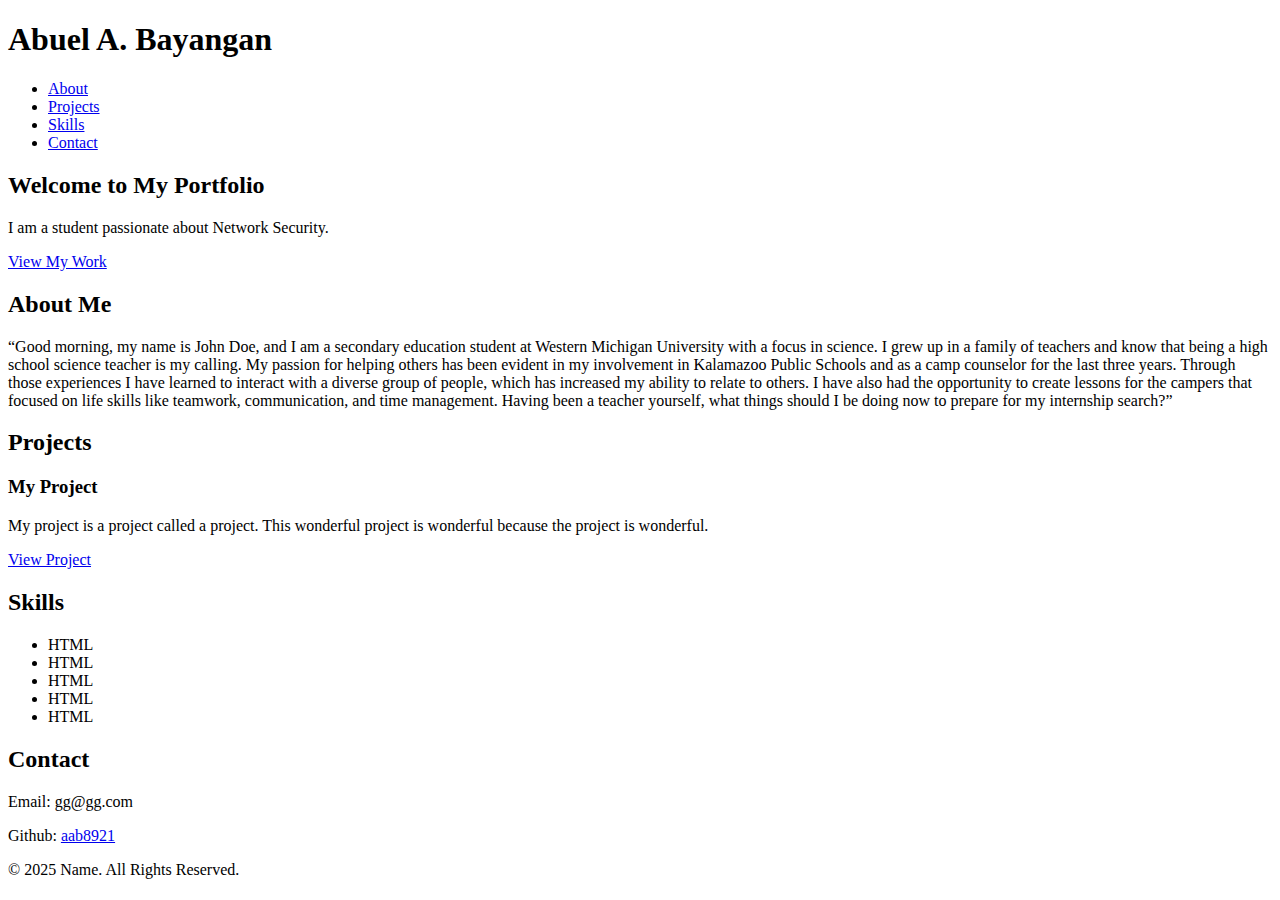
==== portfolio/index.html @ 06e86ce5 "Started portfolio" ====
<!DOCTYPE html>
<html lang="en">
<head>
    <meta charset="UTF-8">
    <meta name="viewport" content="width=device-width, initial-scale=1.0">
    <title>Portfolio</title>

    <link rel="stylesheet" href="styles.css">
</head>
<body>
    <header>
        <h1>Abuel A. Bayangan</h1>
        <nav>
            <ul>
                <li><a href="#about">About</a></li>
                <li><a href="#projects">Projects</a></li>
                <li><a href="#skills">Skills</a></li>
                <li><a href="#contact">Contact</a></li>
            </ul>
        </nav>
    </header>

    <main>
        <section id="hero">
            <h2>Welcome to My Portfolio</h2>
            <p>I am a student passionate about Network Security.</p>
            <a href="#projects" class="btn">View My Work</a>
        </section>

        <section id="about">
            <h2>About Me</h2>
            <p>“Good morning, my name is John Doe, and I am a secondary education student at Western Michigan University with a focus in science. 
                I grew up in a family of teachers and know that being a high school science teacher is my calling. 
                My passion for helping others has been evident in my involvement in Kalamazoo Public Schools and as a camp counselor for the last three years. 
                Through those experiences I have learned to interact with a diverse group of people, which has increased my ability to relate to others. 
                I have also had the opportunity to create lessons for the campers that focused on life skills like teamwork, communication, and time management.  
                Having been a teacher yourself, what things should I be doing now to prepare for my internship search?”</p>
        </section>

        <section id="projects">
            <h2>Projects</h2>
            <div class="project">
                <h3>My Project</h3>
                <p>My project is a project called a project. This wonderful project is wonderful because the project is wonderful.</p>
                <a href="#">View Project</a>
            </div>
        </section>

        <section id="skills">
            <h2>Skills</h2>
            <ul>
                <li>HTML</li>
                <li>HTML</li>
                <li>HTML</li>
                <li>HTML</li>
                <li>HTML</li>
            </ul>
        </section>

        <section id="contact">
            <h2>Contact</h2>
            <p>Email: gg@gg.com</p>
            <p>Github: <a href="#">aab8921</a></p>
        </section>
    </main>

    <footer>
        <p>&copy; 2025 Name. All Rights Reserved.</p>
    </footer>
</body>
</html>
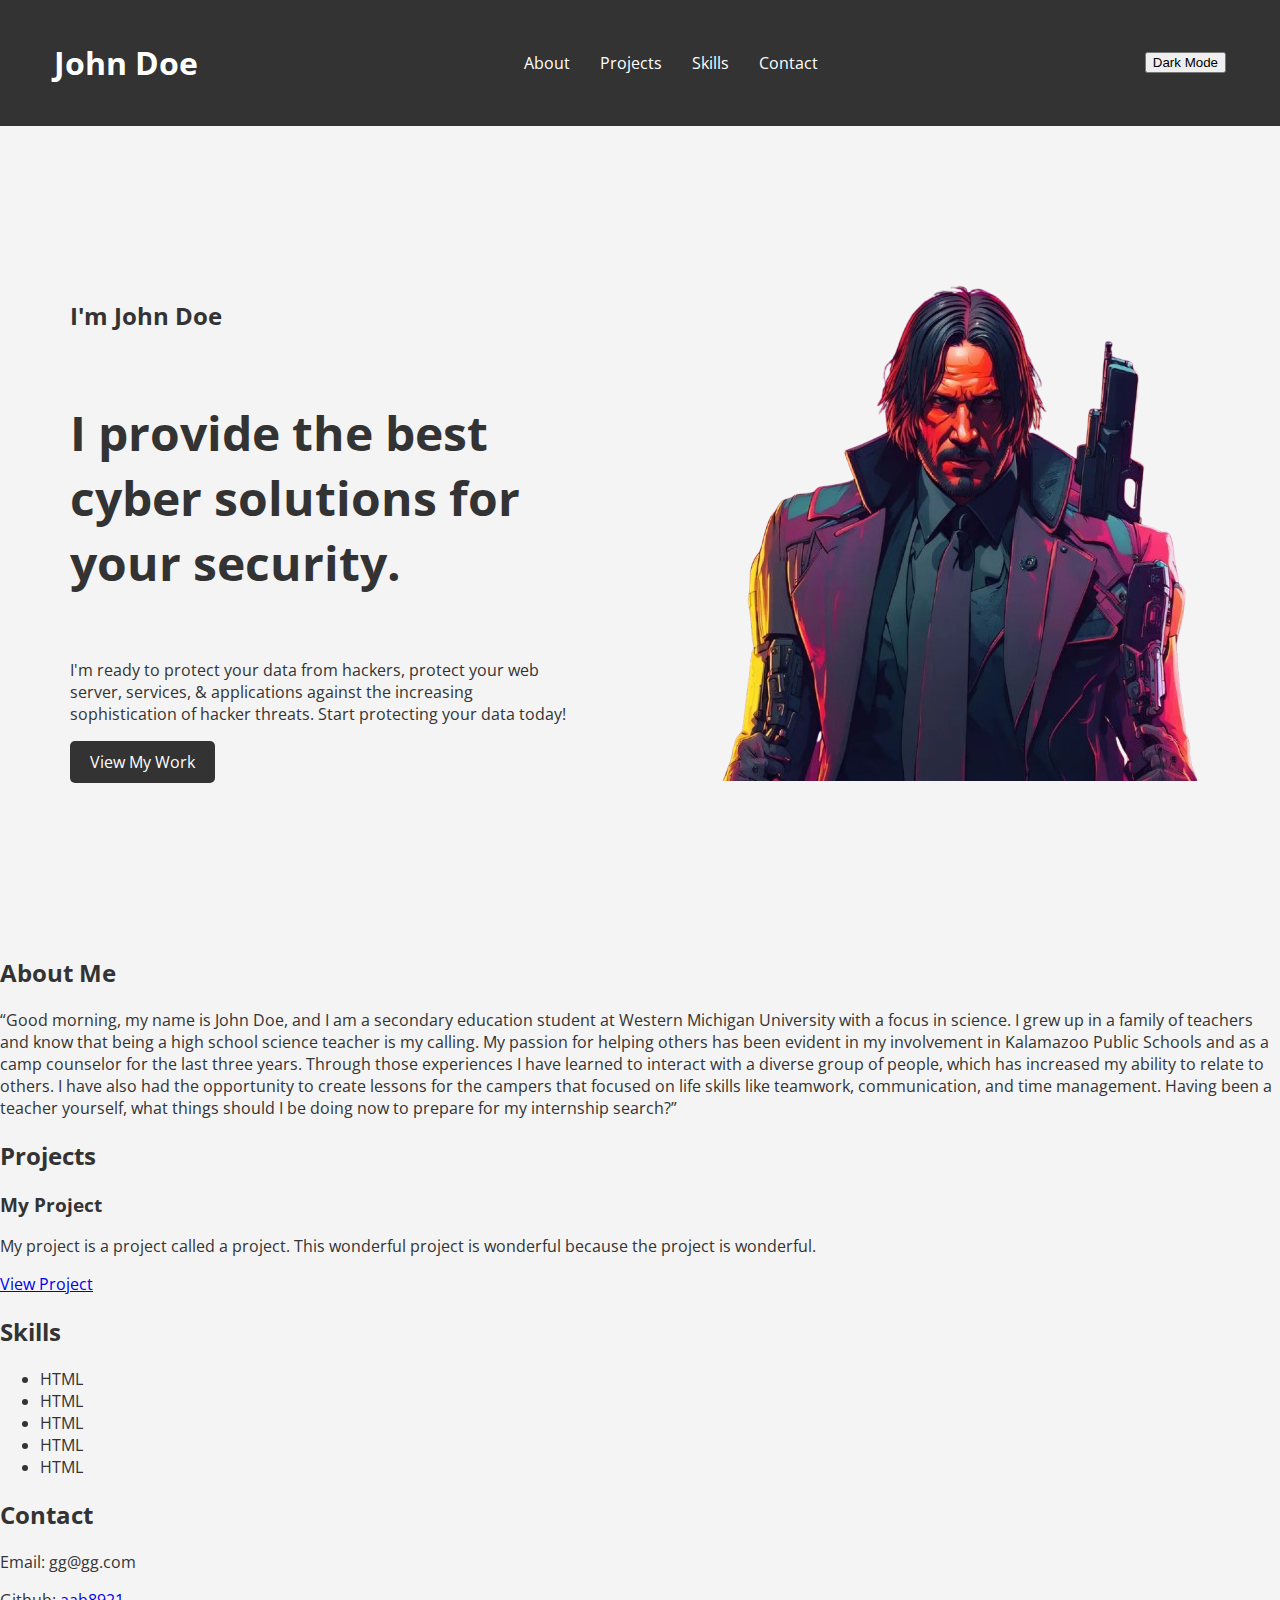
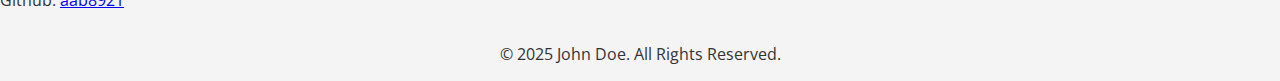
==== commit e0522098: "edited portfolio" ====
--- a/portfolio/index.html
+++ b/portfolio/index.html
@@ -6,10 +6,12 @@
     <title>Portfolio</title>
 
     <link rel="stylesheet" href="styles.css">
+    <link href="https://fonts.googleapis.com/css2?family=Open+Sans:ital,wght@0,300..800;1,300..800&display=swap" rel="stylesheet">
+    <script defer src="script.js"></script>
 </head>
 <body>
     <header>
-        <h1>Abuel A. Bayangan</h1>
+        <h1>John Doe</h1>
         <nav>
             <ul>
                 <li><a href="#about">About</a></li>
@@ -18,13 +20,22 @@
                 <li><a href="#contact">Contact</a></li>
             </ul>
         </nav>
+        <button id="dark-mode-toggle">Dark Mode</button>
     </header>
 
     <main>
         <section id="hero">
-            <h2>Welcome to My Portfolio</h2>
-            <p>I am a student passionate about Network Security.</p>
-            <a href="#projects" class="btn">View My Work</a>
+            <div class="hero-left-section">
+                <h2>I'm John Doe</h2>
+                <h3>I provide the best cyber solutions for your security.</h3>
+                <p>I'm ready to protect your data from hackers, protect your web server, services, & applications
+                    against the increasing sophistication of hacker threats. Start protecting your data today!
+                </p>
+                <a href="#projects" class="btn">View My Work</a>
+            </div>
+            <div class="hero-right-section">
+                <img id="john-wick" src="images/john-wick.png" alt="That's ME!">
+            </div>
         </section>
 
         <section id="about">
@@ -65,7 +76,7 @@
     </main>
 
     <footer>
-        <p>&copy; 2025 Name. All Rights Reserved.</p>
+        <p>&copy; 2025 John Doe. All Rights Reserved.</p>
     </footer>
 </body>
 </html>--- a/portfolio/styles.css
+++ b/portfolio/styles.css
@@ -0,0 +1,115 @@
+body {
+    font-family: 'Open Sans', sans serif;
+    margin: 0;
+    padding: 0;
+    background-color: #f4f4f4;
+    color: #333;
+    transition: backrgound-color 0.3s, color 0.3s;
+}
+
+header {
+    display: flex;
+    justify-content: space-between;
+    align-items: center;
+    padding: 20px 6vh;
+    background: #333;
+    color: white;
+}
+
+nav ul {
+    list-style: none;
+    padding: 0;
+    display: flex;
+}
+
+nav ul li {
+    margin: 0 15px;
+}
+
+nav ul li a {
+    color: white;
+    text-decoration: none;
+    transition: color 0.3s;
+}
+
+nav ul li a:hover {
+    color: #f4a261;
+}
+
+.dark-mode-toggle {
+    padding: 10px 20px;
+}
+
+#hero {
+    display: flex;
+    justify-content: space-around;
+    align-items: center;
+    animation: fadeIn 1.5s ease-in-out;
+    height: 90vh;
+}
+
+.hero-left-section {
+    display: flex;
+    flex-direction: column;
+    align-items: flex-start;
+    justify-content: center;
+    max-width: 500px;
+}
+
+.hero-left-section h3 {
+    font-size: 48px;
+}
+
+.hero-right-section {
+    display: flex;
+    justify-content: center;
+    align-items: center;
+}
+
+.btn {
+    display: inline-block;
+    padding: 10px 20px;
+    background: #333;
+    color: white;
+    text-decoration: none;
+    border-radius: 5px;
+    transition: background 0.3s;
+}
+
+.btn:hover {
+    background: #f4a261;
+}
+
+@keyframes fadeIn {
+    from {
+        opacity: 0;
+    }
+    to {
+        opacity: 1;
+    }
+}
+
+/* Dark Mode*/
+.dark-mode {
+    background-color: #121212;
+    color: white;
+}
+
+.dark-mode header {
+    background: #222;
+}
+
+.dark-mode .btn {
+    background: white;
+    color: #333;
+}
+
+.dark-mode .btn:hover {
+    background: #f4a261
+}
+
+footer {
+    display: flex;
+    justify-content: center;
+    align-items: center;
+}
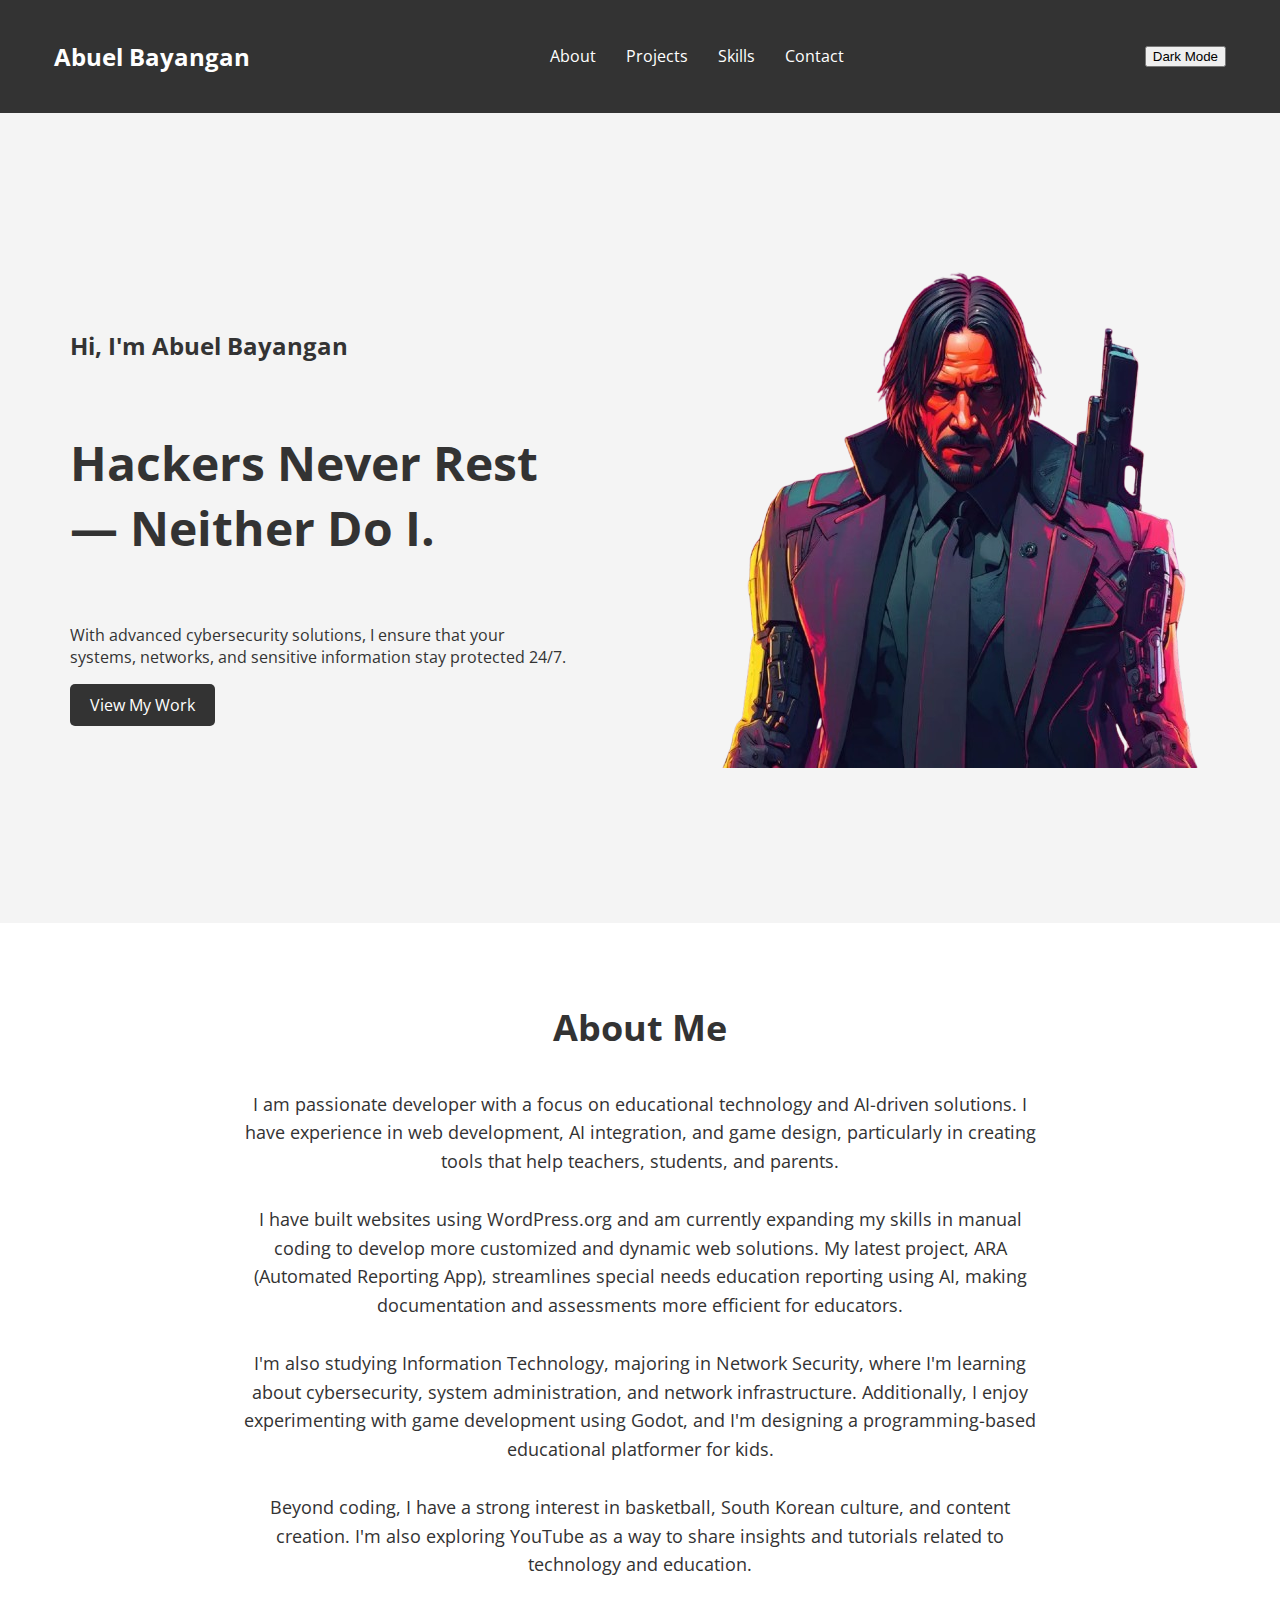
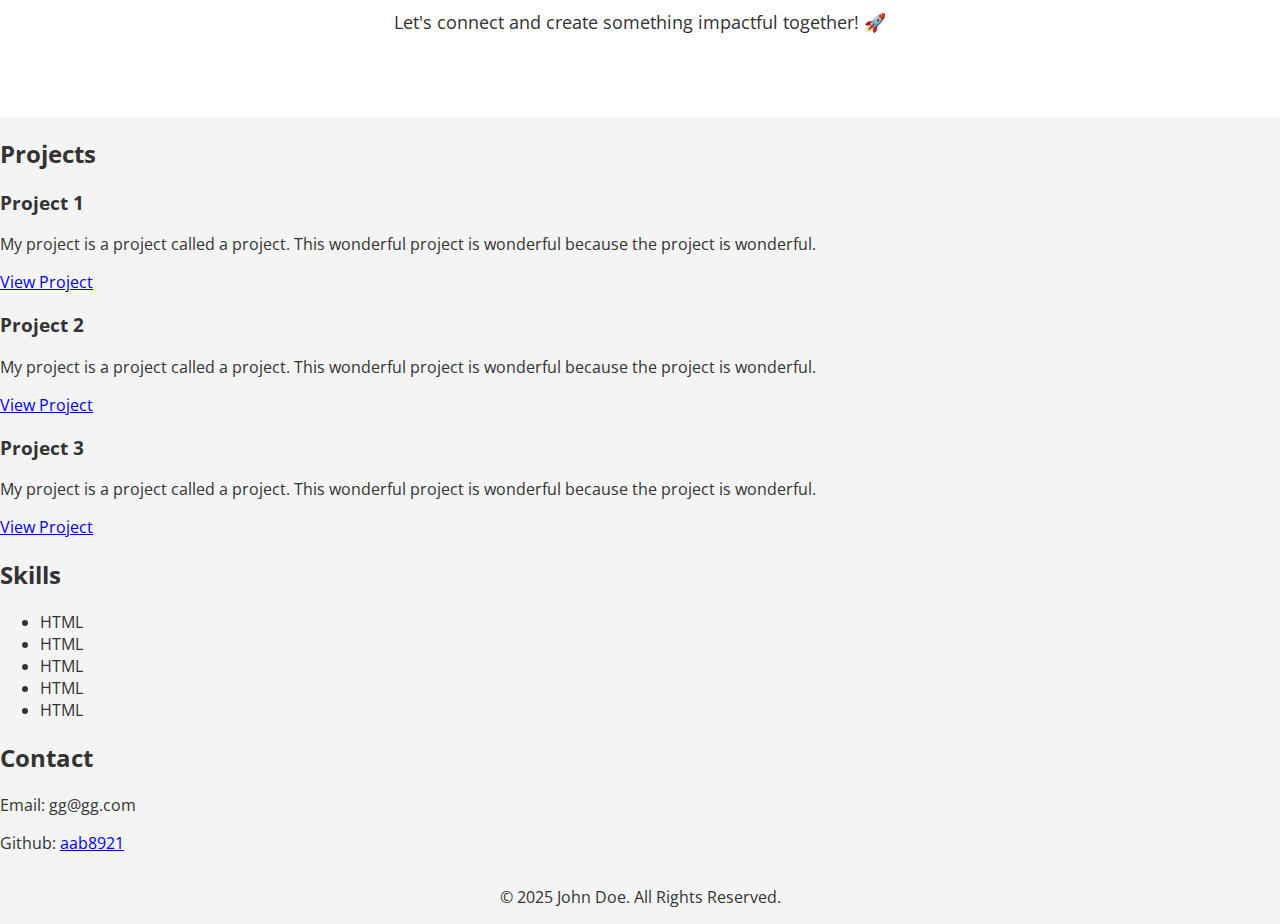
==== commit b5dec38b: "edit portfolio" ====
--- a/portfolio/index.html
+++ b/portfolio/index.html
@@ -11,7 +11,7 @@
 </head>
 <body>
     <header>
-        <h1>John Doe</h1>
+        <h2>Abuel Bayangan</h2>
         <nav>
             <ul>
                 <li><a href="#about">About</a></li>
@@ -26,10 +26,10 @@
     <main>
         <section id="hero">
             <div class="hero-left-section">
-                <h2>I'm John Doe</h2>
-                <h3>I provide the best cyber solutions for your security.</h3>
-                <p>I'm ready to protect your data from hackers, protect your web server, services, & applications
-                    against the increasing sophistication of hacker threats. Start protecting your data today!
+                <h2>Hi, I'm Abuel Bayangan</h2>
+                <h3>Hackers Never Rest — Neither Do I.</h3>
+                <p>
+                    With advanced cybersecurity solutions, I ensure that your systems, networks, and sensitive information stay protected 24/7.
                 </p>
                 <a href="#projects" class="btn">View My Work</a>
             </div>
@@ -40,18 +40,29 @@
 
         <section id="about">
             <h2>About Me</h2>
-            <p>“Good morning, my name is John Doe, and I am a secondary education student at Western Michigan University with a focus in science. 
-                I grew up in a family of teachers and know that being a high school science teacher is my calling. 
-                My passion for helping others has been evident in my involvement in Kalamazoo Public Schools and as a camp counselor for the last three years. 
-                Through those experiences I have learned to interact with a diverse group of people, which has increased my ability to relate to others. 
-                I have also had the opportunity to create lessons for the campers that focused on life skills like teamwork, communication, and time management.  
-                Having been a teacher yourself, what things should I be doing now to prepare for my internship search?”</p>
+            <p>
+                I am passionate developer with a focus on educational technology and AI-driven solutions. I have experience in web development, AI integration, and game design, particularly in creating tools that help teachers, students, and parents.<br><br>
+                I have built websites using WordPress.org and am currently expanding my skills in manual coding to develop more customized and dynamic web solutions. My latest project, ARA (Automated Reporting App), streamlines special needs education reporting using AI, making documentation and assessments more efficient for educators. <br><br>
+                I'm also studying Information Technology, majoring in Network Security, where I'm learning about cybersecurity, system administration, and network infrastructure. Additionally, I enjoy experimenting with game development using Godot, and I'm designing a programming-based educational platformer for kids. <br><br>
+                Beyond coding, I have a strong interest in basketball, South Korean culture, and content creation. I'm also exploring YouTube as a way to share insights and tutorials related to technology and education. <br><br>
+                Let's connect and create something impactful together! 🚀
+            </p>
         </section>
 
         <section id="projects">
             <h2>Projects</h2>
             <div class="project">
-                <h3>My Project</h3>
+                <h3>Project 1</h3>
+                <p>My project is a project called a project. This wonderful project is wonderful because the project is wonderful.</p>
+                <a href="#">View Project</a>
+            </div>
+            <div class="project">
+                <h3>Project 2</h3>
+                <p>My project is a project called a project. This wonderful project is wonderful because the project is wonderful.</p>
+                <a href="#">View Project</a>
+            </div>
+            <div class="project">
+                <h3>Project 3</h3>
                 <p>My project is a project called a project. This wonderful project is wonderful because the project is wonderful.</p>
                 <a href="#">View Project</a>
             </div>
--- a/portfolio/styles.css
+++ b/portfolio/styles.css
@@ -20,6 +20,7 @@
     list-style: none;
     padding: 0;
     display: flex;
+    
 }
 
 nav ul li {
@@ -113,3 +114,49 @@
     justify-content: center;
     align-items: center;
 }
+
+
+#about {
+    display: flex;
+    flex-direction: column;
+    align-items: center;
+    padding: 50px 6vh;
+    background-color: #fff;
+    color: #333;
+    text-align: center;
+    transition: background-color 0.3s, color 0.3s;
+}
+
+#about h2 {
+    font-size: 36px;
+    margin-bottom: 20px;
+}
+
+#about p {
+    font-size: 18px;
+    line-height: 1.6;
+    max-width: 800px;
+    margin-bottom: 30px;
+}
+
+#about .about-image {
+    width: 100%;
+    max-width: 400px;
+    border-radius: 10px;
+    margin-bottom: 30px;
+    transition: transform 0.3s;
+}
+
+#about .about-image:hover {
+    transform: scale(1.05);
+}
+
+#about .btn {
+    margin-top: 20px;
+}
+
+.dark-mode #about {
+    background-color: #222;
+    color: white;
+}
+
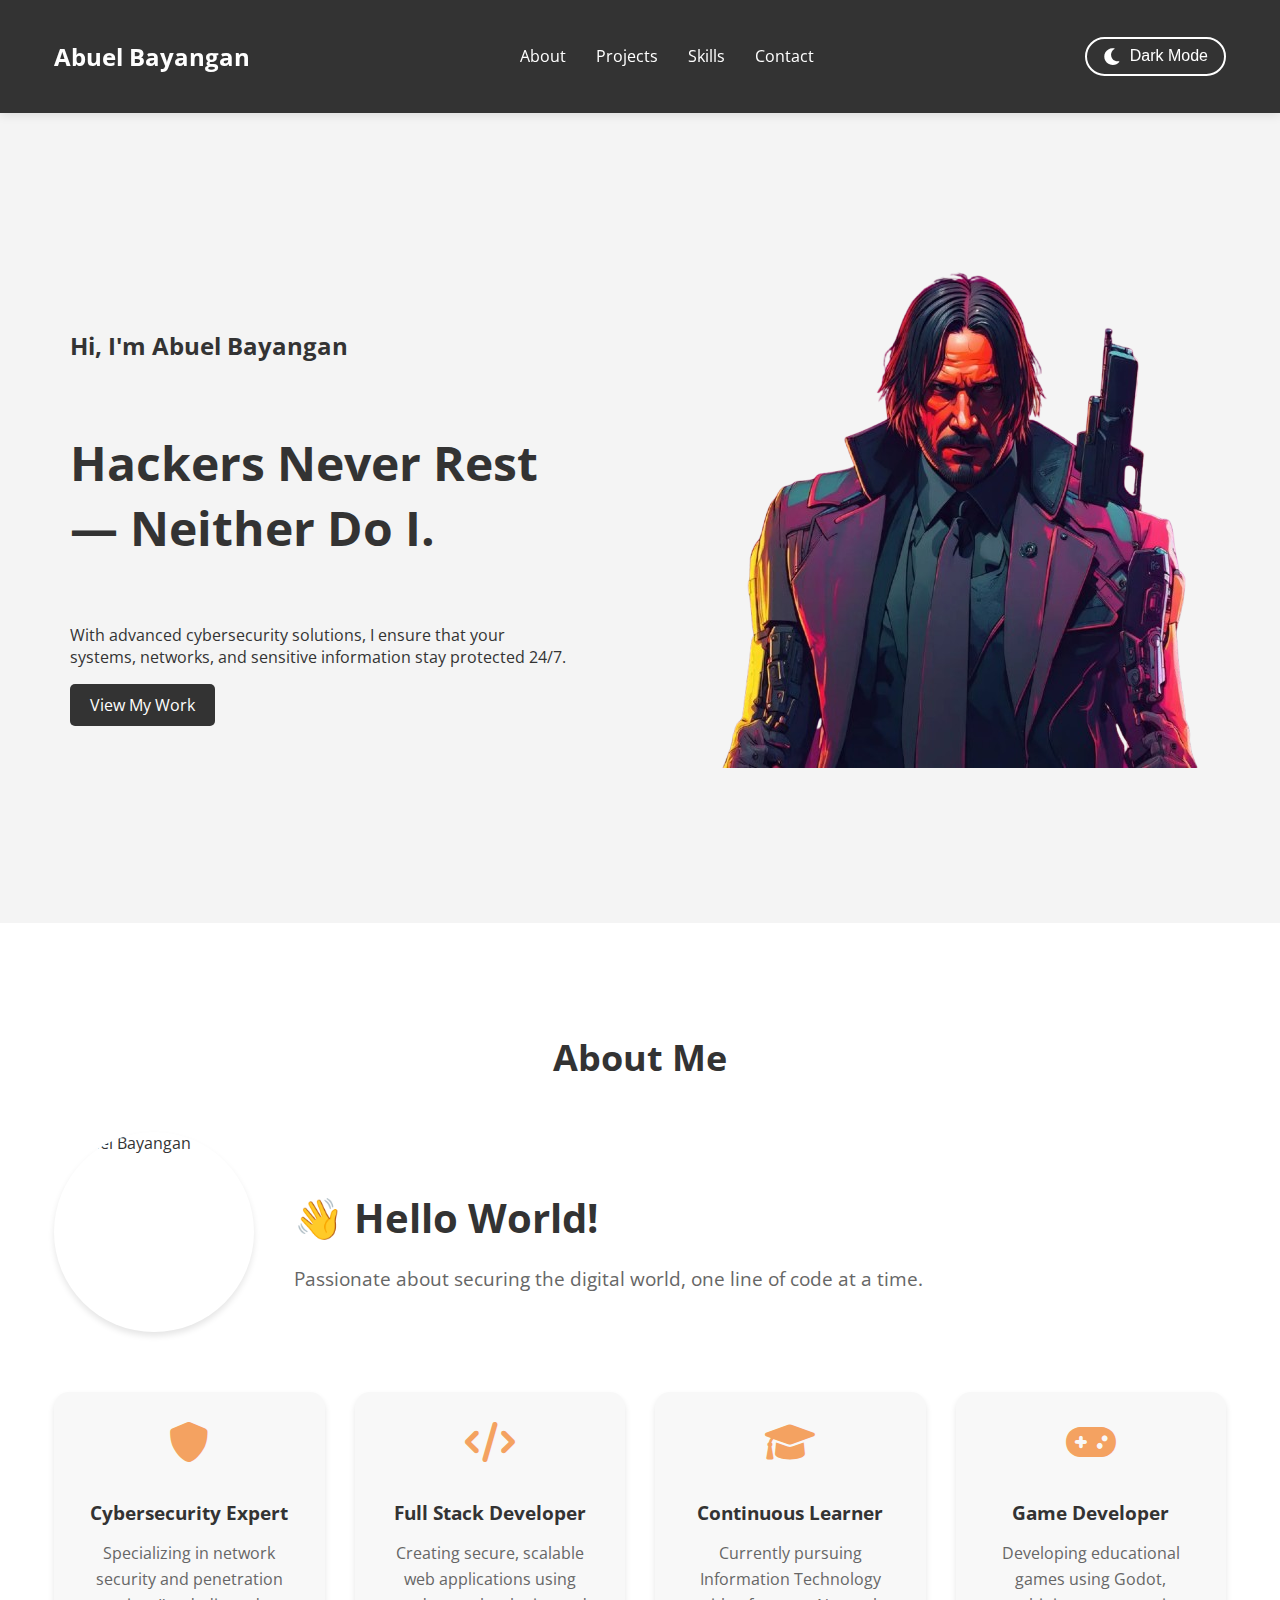
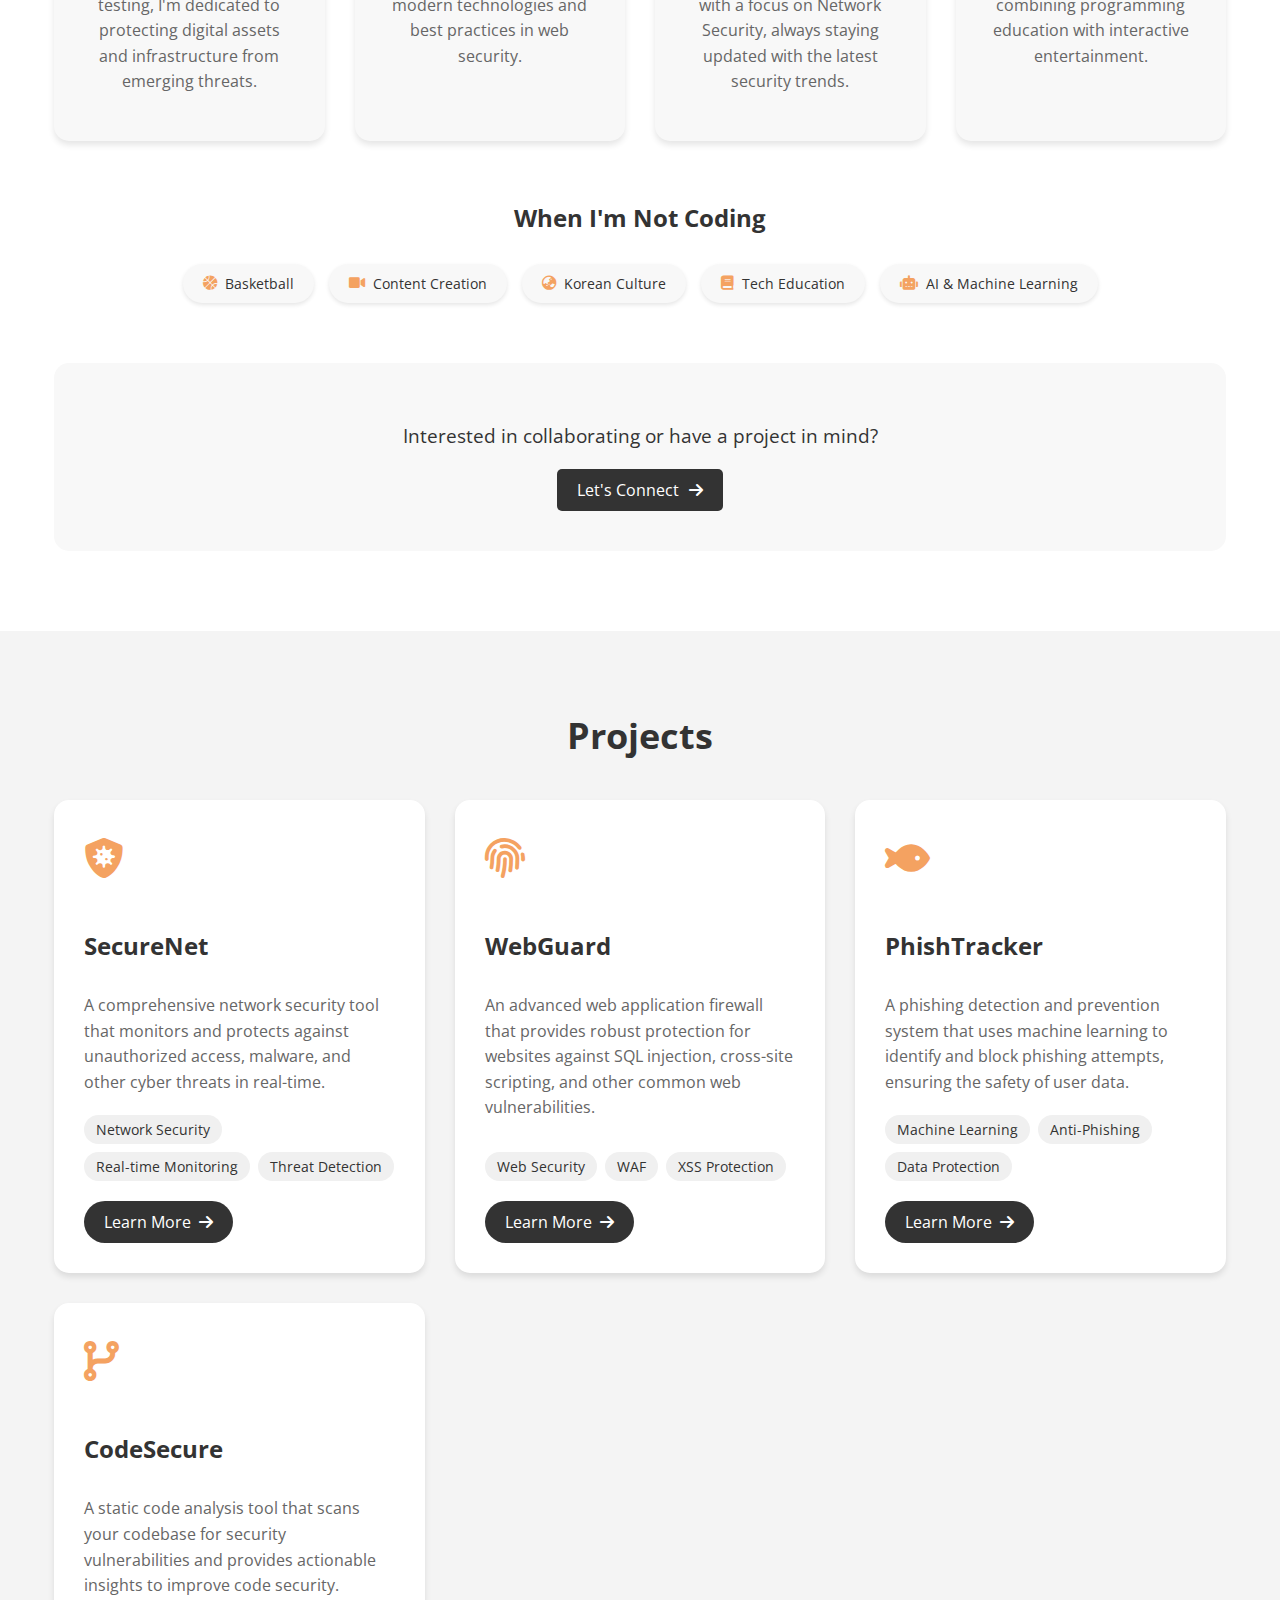
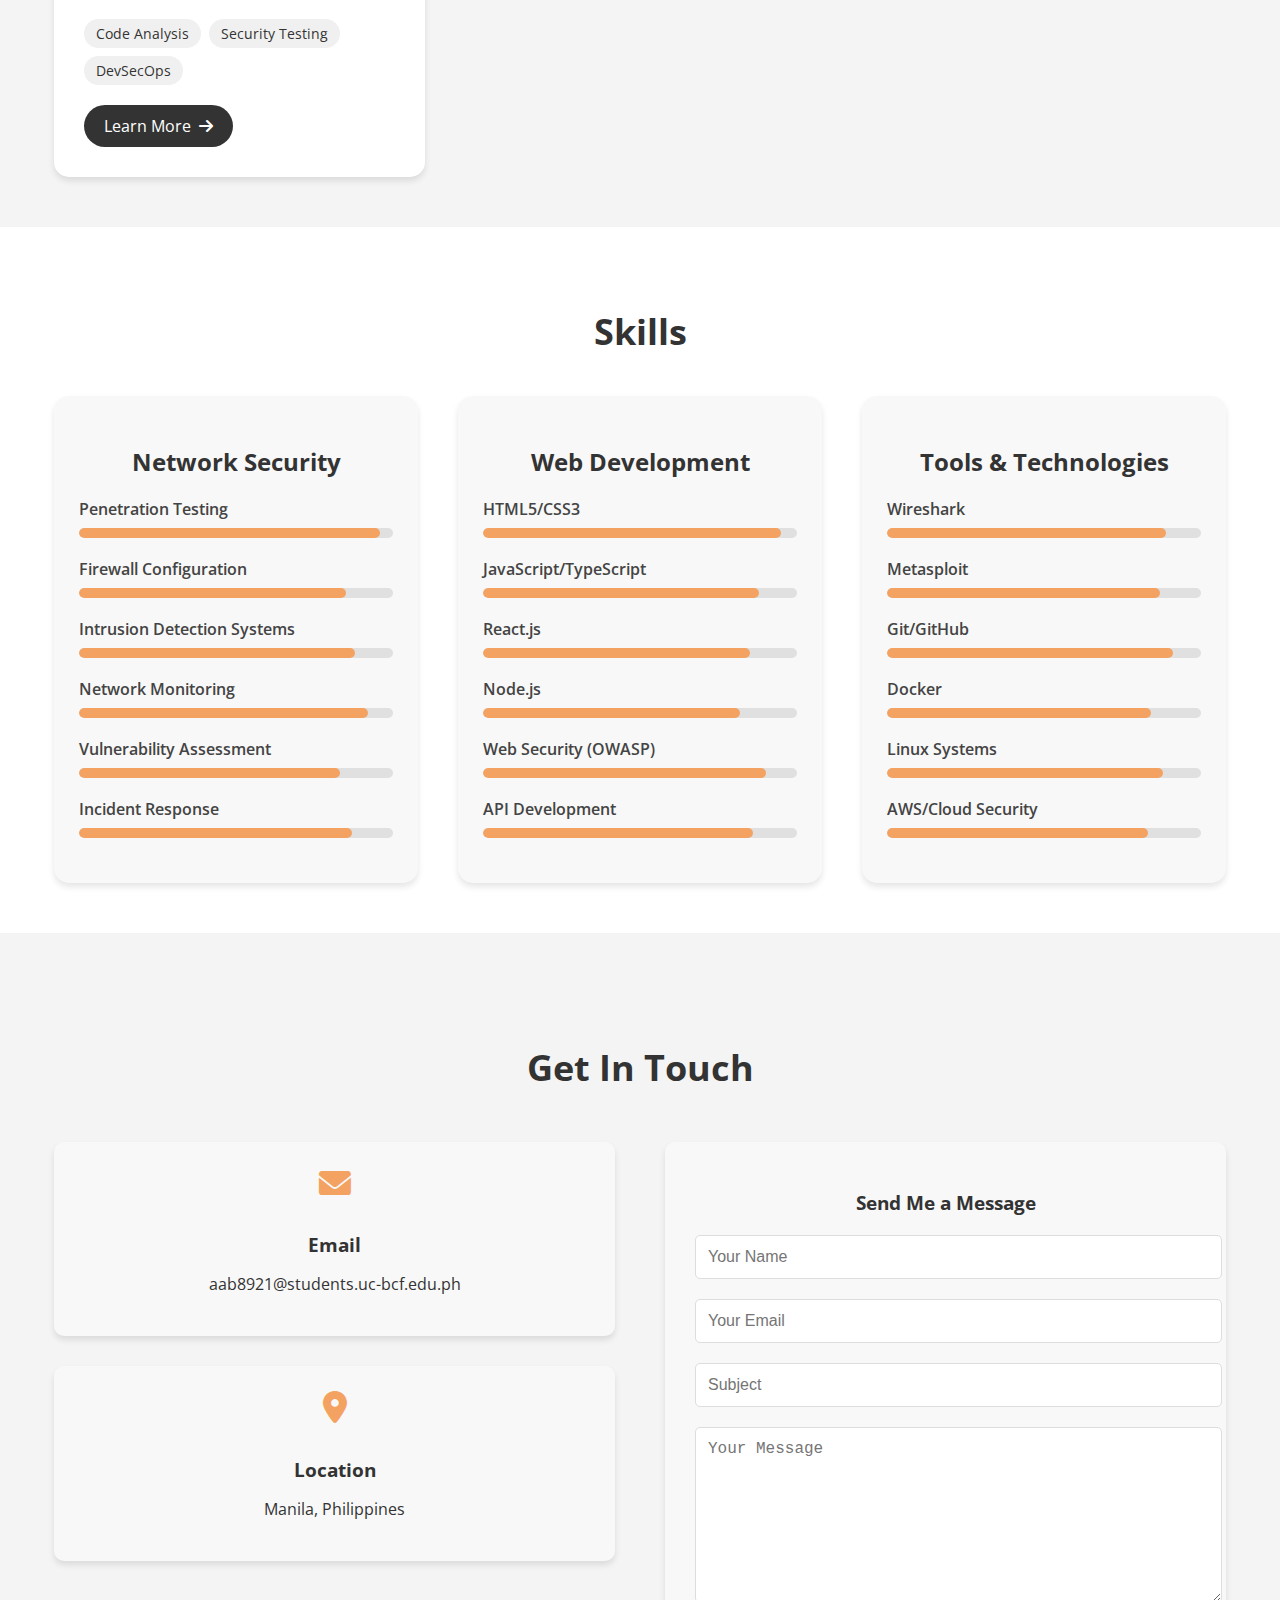
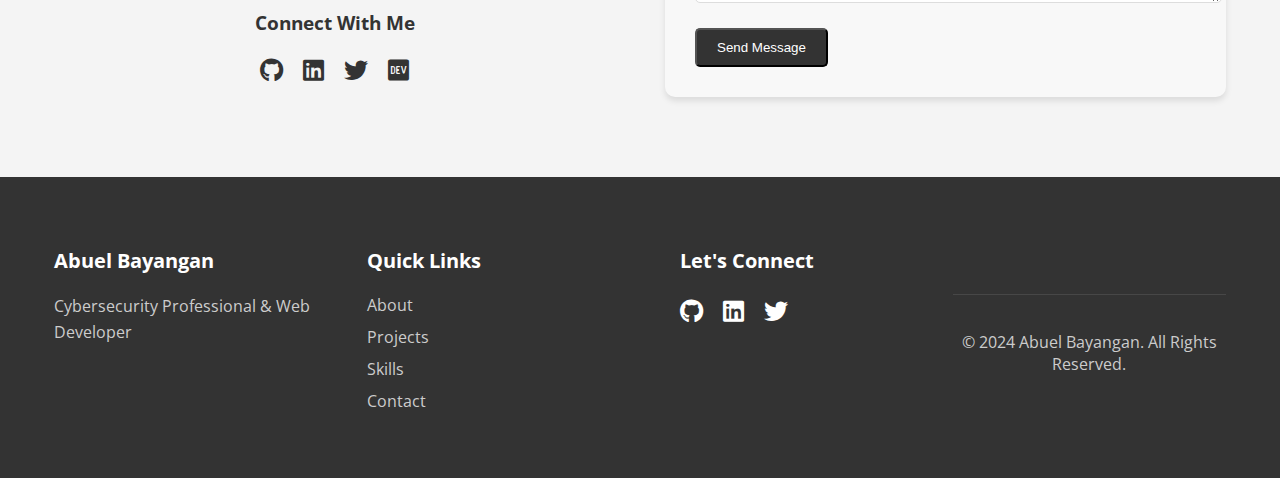
==== commit cab571fd: "portfolio almost done" ====
--- a/portfolio/index.html
+++ b/portfolio/index.html
@@ -7,6 +7,7 @@
 
     <link rel="stylesheet" href="styles.css">
     <link href="https://fonts.googleapis.com/css2?family=Open+Sans:ital,wght@0,300..800;1,300..800&display=swap" rel="stylesheet">
+    <link rel="stylesheet" href="https://cdnjs.cloudflare.com/ajax/libs/font-awesome/6.0.0/css/all.min.css">
     <script defer src="script.js"></script>
 </head>
 <body>
@@ -20,7 +21,10 @@
                 <li><a href="#contact">Contact</a></li>
             </ul>
         </nav>
-        <button id="dark-mode-toggle">Dark Mode</button>
+        <button id="dark-mode-toggle" class="theme-toggle">
+            <i class="fas fa-moon"></i>
+            <span>Dark Mode</span>
+        </button>
     </header>
 
     <main>
@@ -40,54 +44,236 @@
 
         <section id="about">
             <h2>About Me</h2>
-            <p>
-                I am passionate developer with a focus on educational technology and AI-driven solutions. I have experience in web development, AI integration, and game design, particularly in creating tools that help teachers, students, and parents.<br><br>
-                I have built websites using WordPress.org and am currently expanding my skills in manual coding to develop more customized and dynamic web solutions. My latest project, ARA (Automated Reporting App), streamlines special needs education reporting using AI, making documentation and assessments more efficient for educators. <br><br>
-                I'm also studying Information Technology, majoring in Network Security, where I'm learning about cybersecurity, system administration, and network infrastructure. Additionally, I enjoy experimenting with game development using Godot, and I'm designing a programming-based educational platformer for kids. <br><br>
-                Beyond coding, I have a strong interest in basketball, South Korean culture, and content creation. I'm also exploring YouTube as a way to share insights and tutorials related to technology and education. <br><br>
-                Let's connect and create something impactful together! 🚀
-            </p>
+            <div class="about-container">
+                <div class="about-header">
+                    <div class="about-image">
+                        <img src="images/profile.jpg" alt="Abuel Bayangan">
+                        <div class="about-social">
+                            <a href="https://github.com/aab8921" target="_blank"><i class="fab fa-github"></i></a>
+                            <a href="https://linkedin.com" target="_blank"><i class="fab fa-linkedin"></i></a>
+                            <a href="https://twitter.com" target="_blank"><i class="fab fa-twitter"></i></a>
+                        </div>
+                    </div>
+                    <div class="about-intro">
+                        <h3>👋 Hello World!</h3>
+                        <p class="tagline">Passionate about securing the digital world, one line of code at a time.</p>
+                    </div>
+                </div>
+                
+                <div class="about-grid">
+                    <div class="about-card">
+                        <i class="fas fa-shield-alt"></i>
+                        <h3>Cybersecurity Expert</h3>
+                        <p>Specializing in network security and penetration testing, I'm dedicated to protecting digital assets and infrastructure from emerging threats.</p>
+                    </div>
+                    
+                    <div class="about-card">
+                        <i class="fas fa-code"></i>
+                        <h3>Full Stack Developer</h3>
+                        <p>Creating secure, scalable web applications using modern technologies and best practices in web security.</p>
+                    </div>
+                    
+                    <div class="about-card">
+                        <i class="fas fa-graduation-cap"></i>
+                        <h3>Continuous Learner</h3>
+                        <p>Currently pursuing Information Technology with a focus on Network Security, always staying updated with the latest security trends.</p>
+                    </div>
+                    
+                    <div class="about-card">
+                        <i class="fas fa-gamepad"></i>
+                        <h3>Game Developer</h3>
+                        <p>Developing educational games using Godot, combining programming education with interactive entertainment.</p>
+                    </div>
+                </div>
+
+                <div class="about-interests">
+                    <h3>When I'm Not Coding</h3>
+                    <div class="interest-tags">
+                        <span><i class="fas fa-basketball-ball"></i> Basketball</span>
+                        <span><i class="fas fa-video"></i> Content Creation</span>
+                        <span><i class="fas fa-globe-asia"></i> Korean Culture</span>
+                        <span><i class="fas fa-book"></i> Tech Education</span>
+                        <span><i class="fas fa-robot"></i> AI & Machine Learning</span>
+                    </div>
+                </div>
+
+                <div class="about-cta">
+                    <p>Interested in collaborating or have a project in mind?</p>
+                    <a href="#contact" class="btn">Let's Connect <i class="fas fa-arrow-right"></i></a>
+                </div>
+            </div>
         </section>
 
         <section id="projects">
             <h2>Projects</h2>
-            <div class="project">
-                <h3>Project 1</h3>
-                <p>My project is a project called a project. This wonderful project is wonderful because the project is wonderful.</p>
-                <a href="#">View Project</a>
-            </div>
-            <div class="project">
-                <h3>Project 2</h3>
-                <p>My project is a project called a project. This wonderful project is wonderful because the project is wonderful.</p>
-                <a href="#">View Project</a>
-            </div>
-            <div class="project">
-                <h3>Project 3</h3>
-                <p>My project is a project called a project. This wonderful project is wonderful because the project is wonderful.</p>
-                <a href="#">View Project</a>
+            <div class="projects-container">
+                <div class="project-card">
+                    <div class="project-icon">
+                        <i class="fas fa-shield-virus"></i>
+                    </div>
+                    <h3>SecureNet</h3>
+                    <p>A comprehensive network security tool that monitors and protects against unauthorized access, malware, and other cyber threats in real-time.</p>
+                    <div class="project-tags">
+                        <span>Network Security</span>
+                        <span>Real-time Monitoring</span>
+                        <span>Threat Detection</span>
+                    </div>
+                    <a href="#" class="btn">Learn More <i class="fas fa-arrow-right"></i></a>
+                </div>
+                <div class="project-card">
+                    <div class="project-icon">
+                        <i class="fas fa-fingerprint"></i>
+                    </div>
+                    <h3>WebGuard</h3>
+                    <p>An advanced web application firewall that provides robust protection for websites against SQL injection, cross-site scripting, and other common web vulnerabilities.</p>
+                    <div class="project-tags">
+                        <span>Web Security</span>
+                        <span>WAF</span>
+                        <span>XSS Protection</span>
+                    </div>
+                    <a href="#" class="btn">Learn More <i class="fas fa-arrow-right"></i></a>
+                </div>
+                <div class="project-card">
+                    <div class="project-icon">
+                        <i class="fas fa-fish"></i>
+                    </div>
+                    <h3>PhishTracker</h3>
+                    <p>A phishing detection and prevention system that uses machine learning to identify and block phishing attempts, ensuring the safety of user data.</p>
+                    <div class="project-tags">
+                        <span>Machine Learning</span>
+                        <span>Anti-Phishing</span>
+                        <span>Data Protection</span>
+                    </div>
+                    <a href="#" class="btn">Learn More <i class="fas fa-arrow-right"></i></a>
+                </div>
+                <div class="project-card">
+                    <div class="project-icon">
+                        <i class="fas fa-code-branch"></i>
+                    </div>
+                    <h3>CodeSecure</h3>
+                    <p>A static code analysis tool that scans your codebase for security vulnerabilities and provides actionable insights to improve code security.</p>
+                    <div class="project-tags">
+                        <span>Code Analysis</span>
+                        <span>Security Testing</span>
+                        <span>DevSecOps</span>
+                    </div>
+                    <a href="#" class="btn">Learn More <i class="fas fa-arrow-right"></i></a>
+                </div>
             </div>
         </section>
 
         <section id="skills">
             <h2>Skills</h2>
-            <ul>
-                <li>HTML</li>
-                <li>HTML</li>
-                <li>HTML</li>
-                <li>HTML</li>
-                <li>HTML</li>
-            </ul>
+            <div class="skills-container">
+                <div class="skills-category">
+                    <h3>Network Security</h3>
+                    <ul class="skills-list">
+                        <li><span class="skill-name">Penetration Testing</span><div class="skill-bar"><div class="skill-progress" style="width: 96%"></div></div></li>
+                        <li><span class="skill-name">Firewall Configuration</span><div class="skill-bar"><div class="skill-progress" style="width: 85%"></div></div></li>
+                        <li><span class="skill-name">Intrusion Detection Systems</span><div class="skill-bar"><div class="skill-progress" style="width: 88%"></div></div></li>
+                        <li><span class="skill-name">Network Monitoring</span><div class="skill-bar"><div class="skill-progress" style="width: 92%"></div></div></li>
+                        <li><span class="skill-name">Vulnerability Assessment</span><div class="skill-bar"><div class="skill-progress" style="width: 83%"></div></div></li>
+                        <li><span class="skill-name">Incident Response</span><div class="skill-bar"><div class="skill-progress" style="width: 87%"></div></div></li>
+                    </ul>
+                </div>
+                <div class="skills-category">
+                    <h3>Web Development</h3>
+                    <ul class="skills-list">
+                        <li><span class="skill-name">HTML5/CSS3</span><div class="skill-bar"><div class="skill-progress" style="width: 95%"></div></div></li>
+                        <li><span class="skill-name">JavaScript/TypeScript</span><div class="skill-bar"><div class="skill-progress" style="width: 88%"></div></div></li>
+                        <li><span class="skill-name">React.js</span><div class="skill-bar"><div class="skill-progress" style="width: 85%"></div></div></li>
+                        <li><span class="skill-name">Node.js</span><div class="skill-bar"><div class="skill-progress" style="width: 82%"></div></div></li>
+                        <li><span class="skill-name">Web Security (OWASP)</span><div class="skill-bar"><div class="skill-progress" style="width: 90%"></div></div></li>
+                        <li><span class="skill-name">API Development</span><div class="skill-bar"><div class="skill-progress" style="width: 86%"></div></div></li>
+                    </ul>
+                </div>
+                <div class="skills-category">
+                    <h3>Tools & Technologies</h3>
+                    <ul class="skills-list">
+                        <li><span class="skill-name">Wireshark</span><div class="skill-bar"><div class="skill-progress" style="width: 89%"></div></div></li>
+                        <li><span class="skill-name">Metasploit</span><div class="skill-bar"><div class="skill-progress" style="width: 87%"></div></div></li>
+                        <li><span class="skill-name">Git/GitHub</span><div class="skill-bar"><div class="skill-progress" style="width: 91%"></div></div></li>
+                        <li><span class="skill-name">Docker</span><div class="skill-bar"><div class="skill-progress" style="width: 84%"></div></div></li>
+                        <li><span class="skill-name">Linux Systems</span><div class="skill-bar"><div class="skill-progress" style="width: 88%"></div></div></li>
+                        <li><span class="skill-name">AWS/Cloud Security</span><div class="skill-bar"><div class="skill-progress" style="width: 83%"></div></div></li>
+                    </ul>
+                </div>
+            </div>
         </section>
 
         <section id="contact">
-            <h2>Contact</h2>
-            <p>Email: gg@gg.com</p>
-            <p>Github: <a href="#">aab8921</a></p>
-        </section>
+            <h2>Get In Touch</h2>
+            <div class="contact-container">
+                <div class="contact-info">
+                    <div class="contact-card">
+                        <i class="fas fa-envelope"></i>
+                        <h3>Email</h3>
+                        <p>aab8921@students.uc-bcf.edu.ph</p>
+                    </div>
+                    <div class="contact-card">
+                        <i class="fas fa-map-marker-alt"></i>
+                        <h3>Location</h3>
+                        <p>Manila, Philippines</p>
+                    </div>
+                    <div class="social-links">
+                        <h3>Connect With Me</h3>
+                        <div class="social-icons">
+                            <a href="https://github.com/aab8921" target="_blank"><i class="fab fa-github"></i></a>
+                            <a href="https://linkedin.com" target="_blank"><i class="fab fa-linkedin"></i></a>
+                            <a href="https://twitter.com" target="_blank"><i class="fab fa-twitter"></i></a>
+                            <a href="https://dev.to" target="_blank"><i class="fab fa-dev"></i></a>
+                        </div>
+                    </div>
+                </div>
+                <div class="contact-form">
+                    <h3>Send Me a Message</h3>
+                    <form id="contact-form">
+                        <div class="form-group">
+                            <input type="text" id="name" name="name" required placeholder="Your Name">
+                        </div>
+                        <div class="form-group">
+                            <input type="email" id="email" name="email" required placeholder="Your Email">
+                        </div>
+                        <div class="form-group">
+                            <input type="text" id="subject" name="subject" required placeholder="Subject">
+                        </div>
+                        <div class="form-group">
+                            <textarea id="message" name="message" required placeholder="Your Message"></textarea>
+                        </div>
+                        <button type="submit" class="btn">Send Message</button>
+                    </form>
+                </div>
+            </div>
+        </section>
+
+        <footer>
+            <div class="footer-content">
+                <div class="footer-section">
+                    <h3>Abuel Bayangan</h3>
+                    <p>Cybersecurity Professional & Web Developer</p>
+                </div>
+                <div class="footer-section">
+                    <h3>Quick Links</h3>
+                    <ul>
+                        <li><a href="#about">About</a></li>
+                        <li><a href="#projects">Projects</a></li>
+                        <li><a href="#skills">Skills</a></li>
+                        <li><a href="#contact">Contact</a></li>
+                    </ul>
+                </div>
+                <div class="footer-section">
+                    <h3>Let's Connect</h3>
+                    <div class="footer-social">
+                        <a href="https://github.com/aab8921" target="_blank"><i class="fab fa-github"></i></a>
+                        <a href="https://linkedin.com" target="_blank"><i class="fab fa-linkedin"></i></a>
+                        <a href="https://twitter.com" target="_blank"><i class="fab fa-twitter"></i></a>
+                    </div>
+                </div>
+            </div>
+            <div class="footer-bottom">
+                <p>&copy; 2024 Abuel Bayangan. All Rights Reserved.</p>
+            </div>
+        </footer>
     </main>
-
-    <footer>
-        <p>&copy; 2025 John Doe. All Rights Reserved.</p>
-    </footer>
 </body>
 </html>--- a/portfolio/styles.css
+++ b/portfolio/styles.css
@@ -4,9 +4,40 @@
     padding: 0;
     background-color: #f4f4f4;
     color: #333;
-    transition: backrgound-color 0.3s, color 0.3s;
-}
-
+    transition: background-color 0.3s, color 0.3s;
+    scroll-behavior: smooth;
+}
+
+/* Theme Toggle Button */
+.theme-toggle {
+    display: flex;
+    align-items: center;
+    gap: 8px;
+    padding: 8px 16px;
+    background: transparent;
+    border: 2px solid #fff;
+    border-radius: 25px;
+    color: #fff;
+    cursor: pointer;
+    font-size: 16px;
+    transition: all 0.3s ease;
+}
+
+.theme-toggle:hover {
+    background: rgba(255, 255, 255, 0.1);
+    transform: translateY(-2px);
+}
+
+.theme-toggle i {
+    font-size: 1.2em;
+    transition: transform 0.5s ease;
+}
+
+.dark-mode .theme-toggle i {
+    transform: rotate(360deg);
+}
+
+/* Header Styles */
 header {
     display: flex;
     justify-content: space-between;
@@ -14,6 +45,15 @@
     padding: 20px 6vh;
     background: #333;
     color: white;
+    position: sticky;
+    top: 0;
+    z-index: 1000;
+    box-shadow: 0 2px 10px rgba(0, 0, 0, 0.1);
+}
+
+.dark-mode header {
+    background: #1a1a1a;
+    box-shadow: 0 2px 10px rgba(0, 0, 0, 0.3);
 }
 
 nav ul {
@@ -115,48 +155,725 @@
     align-items: center;
 }
 
-
+/* About */
 #about {
+    padding: 80px 6vh;
+    background-color: #fff;
+    color: #333;
+    transition: background-color 0.3s, color 0.3s;
+}
+
+.dark-mode #about {
+    background-color: #222;
+    color: white;
+}
+
+#about h2 {
+    text-align: center;
+    font-size: 36px;
+    margin-bottom: 50px;
+}
+
+.about-container {
+    max-width: 1200px;
+    margin: 0 auto;
+}
+
+.about-header {
+    display: flex;
+    align-items: center;
+    gap: 40px;
+    margin-bottom: 60px;
+}
+
+.about-image {
+    position: relative;
+    width: 200px;
+    height: 200px;
+    border-radius: 50%;
+    overflow: hidden;
+    box-shadow: 0 4px 6px rgba(0, 0, 0, 0.1);
+}
+
+.about-image img {
+    width: 100%;
+    height: 100%;
+    object-fit: cover;
+}
+
+.about-social {
+    position: absolute;
+    bottom: 0;
+    left: 0;
+    right: 0;
+    background: rgba(0, 0, 0, 0.7);
+    padding: 10px;
+    display: flex;
+    justify-content: center;
+    gap: 15px;
+    transform: translateY(100%);
+    transition: transform 0.3s;
+}
+
+.about-image:hover .about-social {
+    transform: translateY(0);
+}
+
+.about-social a {
+    color: white;
+    font-size: 1.2em;
+    transition: color 0.3s;
+}
+
+.about-social a:hover {
+    color: #f4a261;
+}
+
+.about-intro {
+    flex: 1;
+}
+
+.about-intro h3 {
+    font-size: 2.5em;
+    margin-bottom: 15px;
+}
+
+.about-intro .tagline {
+    font-size: 1.2em;
+    color: #666;
+    line-height: 1.6;
+}
+
+.dark-mode .about-intro .tagline {
+    color: #ccc;
+}
+
+.about-grid {
+    display: grid;
+    grid-template-columns: repeat(auto-fit, minmax(250px, 1fr));
+    gap: 30px;
+    margin-bottom: 60px;
+}
+
+.about-card {
+    background: #f8f8f8;
+    padding: 30px;
+    border-radius: 15px;
+    text-align: center;
+    transition: transform 0.3s, box-shadow 0.3s;
+    box-shadow: 0 4px 6px rgba(0, 0, 0, 0.1);
+}
+
+.dark-mode .about-card {
+    background: #333;
+    box-shadow: 0 4px 6px rgba(0, 0, 0, 0.3);
+}
+
+.about-card:hover {
+    transform: translateY(-5px);
+    box-shadow: 0 6px 12px rgba(0, 0, 0, 0.15);
+}
+
+.about-card i {
+    font-size: 2.5em;
+    color: #f4a261;
+    margin-bottom: 20px;
+}
+
+.about-card h3 {
+    margin-bottom: 15px;
+    color: #333;
+}
+
+.dark-mode .about-card h3 {
+    color: #fff;
+}
+
+.about-card p {
+    color: #666;
+    line-height: 1.6;
+}
+
+.dark-mode .about-card p {
+    color: #ccc;
+}
+
+.about-interests {
+    text-align: center;
+    margin-bottom: 60px;
+}
+
+.about-interests h3 {
+    margin-bottom: 30px;
+    font-size: 24px;
+}
+
+.interest-tags {
+    display: flex;
+    flex-wrap: wrap;
+    gap: 15px;
+    justify-content: center;
+}
+
+.interest-tags span {
+    background: #f8f8f8;
+    padding: 10px 20px;
+    border-radius: 25px;
+    font-size: 0.9em;
+    color: #333;
+    display: flex;
+    align-items: center;
+    gap: 8px;
+    transition: transform 0.3s, box-shadow 0.3s;
+    box-shadow: 0 2px 4px rgba(0, 0, 0, 0.1);
+}
+
+.dark-mode .interest-tags span {
+    background: #333;
+    color: #fff;
+    box-shadow: 0 2px 4px rgba(0, 0, 0, 0.3);
+}
+
+.interest-tags span:hover {
+    transform: translateY(-3px);
+    box-shadow: 0 4px 8px rgba(0, 0, 0, 0.15);
+}
+
+.interest-tags i {
+    color: #f4a261;
+}
+
+.about-cta {
+    text-align: center;
+    padding: 40px;
+    background: #f8f8f8;
+    border-radius: 15px;
+    margin-top: 40px;
+}
+
+.dark-mode .about-cta {
+    background: #333;
+}
+
+.about-cta p {
+    font-size: 1.2em;
+    margin-bottom: 20px;
+}
+
+.about-cta .btn {
+    display: inline-flex;
+    align-items: center;
+    gap: 10px;
+}
+
+.about-cta .btn i {
+    transition: transform 0.3s;
+}
+
+.about-cta .btn:hover i {
+    transform: translateX(5px);
+}
+
+/* Responsive adjustments for about section */
+@media (max-width: 768px) {
+    .about-header {
+        flex-direction: column;
+        text-align: center;
+    }
+
+    .about-image {
+        margin: 0 auto;
+    }
+
+    .about-social {
+        transform: translateY(0);
+    }
+
+    .about-grid {
+        grid-template-columns: 1fr;
+    }
+
+    .interest-tags {
+        justify-content: center;
+    }
+}
+
+/* Project */
+#projects {
+    padding: 50px 6vh;
+    background-color: #f4f4f4;
+    transition: background-color 0.3s, color 0.3s;
+}
+
+.dark-mode #projects {
+    background-color: #222;
+    color: white;
+}
+
+#projects h2 {
+    text-align: center;
+    font-size: 36px;
+    margin-bottom: 40px;
+}
+
+.projects-container {
+    display: grid;
+    grid-template-columns: repeat(auto-fit, minmax(280px, 1fr));
+    gap: 30px;
+    max-width: 1200px;
+    margin: 0 auto;
+}
+
+.project-card {
+    background: #ffffff;
+    border-radius: 15px;
+    padding: 30px;
+    box-shadow: 0 4px 6px rgba(0, 0, 0, 0.1);
+    transition: all 0.3s ease;
     display: flex;
     flex-direction: column;
+    position: relative;
+    overflow: hidden;
+}
+
+.dark-mode .project-card {
+    background: #333;
+    box-shadow: 0 4px 6px rgba(0, 0, 0, 0.3);
+}
+
+.project-card:hover {
+    transform: translateY(-5px);
+    box-shadow: 0 6px 12px rgba(0, 0, 0, 0.15);
+}
+
+.project-icon {
+    font-size: 2.5em;
+    color: #f4a261;
+    margin-bottom: 20px;
+    transition: transform 0.3s ease;
+}
+
+.project-card:hover .project-icon {
+    transform: scale(1.1);
+}
+
+.project-card h3 {
+    font-size: 24px;
+    margin-bottom: 15px;
+    color: #333;
+}
+
+.dark-mode .project-card h3 {
+    color: #fff;
+}
+
+.project-card p {
+    font-size: 16px;
+    line-height: 1.6;
+    margin-bottom: 20px;
+    color: #666;
+    flex-grow: 1;
+}
+
+.dark-mode .project-card p {
+    color: #ccc;
+}
+
+.project-tags {
+    display: flex;
+    flex-wrap: wrap;
+    gap: 8px;
+    margin-bottom: 20px;
+}
+
+.project-tags span {
+    background: #f0f0f0;
+    color: #333;
+    padding: 5px 12px;
+    border-radius: 15px;
+    font-size: 0.85em;
+    transition: all 0.3s ease;
+}
+
+.dark-mode .project-tags span {
+    background: #444;
+    color: #fff;
+}
+
+.project-card .btn {
+    align-self: flex-start;
+    display: inline-flex;
     align-items: center;
+    gap: 8px;
+    background: #333;
+    color: white;
+    border: none;
+    padding: 10px 20px;
+    border-radius: 25px;
+    transition: all 0.3s ease;
+}
+
+.project-card .btn i {
+    transition: transform 0.3s ease;
+}
+
+.project-card .btn:hover i {
+    transform: translateX(5px);
+}
+
+.dark-mode .project-card .btn {
+    background: #f4a261;
+    color: #333;
+}
+
+.dark-mode .project-card .btn:hover {
+    background: #fff;
+}
+
+/* Skills */
+#skills {
     padding: 50px 6vh;
     background-color: #fff;
-    color: #333;
-    text-align: center;
     transition: background-color 0.3s, color 0.3s;
 }
 
-#about h2 {
+.dark-mode #skills {
+    background-color: #222;
+    color: white;
+}
+
+#skills h2 {
+    text-align: center;
     font-size: 36px;
-    margin-bottom: 20px;
-}
-
-#about p {
-    font-size: 18px;
+    margin-bottom: 40px;
+}
+
+.skills-container {
+    display: grid;
+    grid-template-columns: repeat(auto-fit, minmax(300px, 1fr));
+    gap: 40px;
+    max-width: 1200px;
+    margin: 0 auto;
+}
+
+.skills-category {
+    background: #f8f8f8;
+    border-radius: 15px;
+    padding: 25px;
+    box-shadow: 0 4px 6px rgba(0, 0, 0, 0.1);
+    transition: transform 0.3s, box-shadow 0.3s;
+}
+
+.dark-mode .skills-category {
+    background: #333;
+    box-shadow: 0 4px 6px rgba(0, 0, 0, 0.3);
+}
+
+.skills-category h3 {
+    font-size: 24px;
+    margin-bottom: 20px;
+    color: #333;
+    text-align: center;
+}
+
+.dark-mode .skills-category h3 {
+    color: #fff;
+}
+
+.skills-list {
+    list-style: none;
+    padding: 0;
+}
+
+.skills-list li {
+    margin-bottom: 20px;
+}
+
+.skill-name {
+    display: block;
+    margin-bottom: 8px;
+    font-weight: 600;
+    color: #444;
+}
+
+.dark-mode .skill-name {
+    color: #ddd;
+}
+
+.skill-bar {
+    height: 10px;
+    background: #e0e0e0;
+    border-radius: 5px;
+    overflow: hidden;
+}
+
+.dark-mode .skill-bar {
+    background: #444;
+}
+
+.skill-progress {
+    height: 100%;
+    background: #f4a261;
+    border-radius: 5px;
+    transition: width 1s ease-in-out;
+    width: 0;
+}
+
+@keyframes fillBar {
+    from {
+        width: 0;
+    }
+    to {
+        width: var(--width, 90%);
+    }
+}
+
+/* Responsive adjustments */
+@media (max-width: 768px) {
+    .skills-container {
+        grid-template-columns: 1fr;
+    }
+    
+    .skills-category {
+        margin-bottom: 20px;
+    }
+}
+
+/* Contact */
+#contact {
+    padding: 80px 6vh;
+    background-color: #f4f4f4;
+    transition: background-color 0.3s, color 0.3s;
+}
+
+.dark-mode #contact {
+    background-color: #222;
+    color: white;
+}
+
+#contact h2 {
+    text-align: center;
+    font-size: 36px;
+    margin-bottom: 50px;
+}
+
+.contact-container {
+    display: grid;
+    grid-template-columns: 1fr 1fr;
+    gap: 50px;
+    max-width: 1200px;
+    margin: 0 auto;
+}
+
+.contact-info {
+    display: flex;
+    flex-direction: column;
+    gap: 30px;
+}
+
+.contact-card {
+    background: #f8f8f8;
+    padding: 25px;
+    border-radius: 10px;
+    box-shadow: 0 4px 6px rgba(0, 0, 0, 0.1);
+    transition: transform 0.3s;
+    text-align: center;
+}
+
+.dark-mode .contact-card {
+    background: #333;
+    box-shadow: 0 4px 6px rgba(0, 0, 0, 0.3);
+}
+
+.contact-card:hover {
+    transform: translateY(-5px);
+}
+
+.contact-card i {
+    font-size: 2em;
+    color: #f4a261;
+    margin-bottom: 15px;
+}
+
+.contact-card h3 {
+    margin-bottom: 10px;
+    color: #333;
+}
+
+.dark-mode .contact-card h3 {
+    color: #fff;
+}
+
+.social-links {
+    text-align: center;
+}
+
+.social-icons {
+    display: flex;
+    justify-content: center;
+    gap: 20px;
+    margin-top: 15px;
+}
+
+.social-icons a {
+    color: #333;
+    font-size: 1.5em;
+    transition: color 0.3s;
+}
+
+.dark-mode .social-icons a {
+    color: #fff;
+}
+
+.social-icons a:hover {
+    color: #f4a261;
+}
+
+.contact-form {
+    background: #f8f8f8;
+    padding: 30px;
+    border-radius: 10px;
+    box-shadow: 0 4px 6px rgba(0, 0, 0, 0.1);
+}
+
+.dark-mode .contact-form {
+    background: #333;
+    box-shadow: 0 4px 6px rgba(0, 0, 0, 0.3);
+}
+
+.contact-form h3 {
+    margin-bottom: 20px;
+    color: #333;
+    text-align: center;
+}
+
+.dark-mode .contact-form h3 {
+    color: #fff;
+}
+
+.form-group {
+    margin-bottom: 20px;
+}
+
+.form-group input,
+.form-group textarea {
+    width: 100%;
+    padding: 12px;
+    border: 1px solid #ddd;
+    border-radius: 5px;
+    background: #fff;
+    color: #333;
+    font-size: 16px;
+    transition: all 0.3s;
+}
+
+.dark-mode .form-group input,
+.dark-mode .form-group textarea {
+    background: #444;
+    border-color: #555;
+    color: #fff;
+}
+
+.form-group textarea {
+    height: 150px;
+    resize: vertical;
+}
+
+.form-group input:focus,
+.form-group textarea:focus {
+    outline: none;
+    border-color: #f4a261;
+    box-shadow: 0 0 0 2px rgba(244, 162, 97, 0.2);
+}
+
+/* Footer */
+footer {
+    background: #333;
+    color: white;
+    padding: 50px 6vh 20px;
+}
+
+.dark-mode footer {
+    background: #222;
+}
+
+.footer-content {
+    display: grid;
+    grid-template-columns: repeat(auto-fit, minmax(250px, 1fr));
+    gap: 40px;
+    max-width: 1200px;
+    margin: 0 auto;
+    margin-bottom: 30px;
+}
+
+.footer-section h3 {
+    color: #fff;
+    margin-bottom: 20px;
+    font-size: 20px;
+}
+
+.footer-section p {
+    color: #ccc;
     line-height: 1.6;
-    max-width: 800px;
-    margin-bottom: 30px;
-}
-
-#about .about-image {
-    width: 100%;
-    max-width: 400px;
-    border-radius: 10px;
-    margin-bottom: 30px;
-    transition: transform 0.3s;
-}
-
-#about .about-image:hover {
-    transform: scale(1.05);
-}
-
-#about .btn {
-    margin-top: 20px;
-}
-
-.dark-mode #about {
-    background-color: #222;
-    color: white;
-}
-
+}
+
+.footer-section ul {
+    list-style: none;
+    padding: 0;
+}
+
+.footer-section ul li {
+    margin-bottom: 10px;
+}
+
+.footer-section ul li a {
+    color: #ccc;
+    text-decoration: none;
+    transition: color 0.3s;
+}
+
+.footer-section ul li a:hover {
+    color: #f4a261;
+}
+
+.footer-social {
+    display: flex;
+    gap: 20px;
+}
+
+.footer-social a {
+    color: #fff;
+    font-size: 1.5em;
+    transition: color 0.3s;
+}
+
+.footer-social a:hover {
+    color: #f4a261;
+}
+
+.footer-bottom {
+    text-align: center;
+    padding-top: 20px;
+    border-top: 1px solid rgba(255, 255, 255, 0.1);
+}
+
+.footer-bottom p {
+    color: #ccc;
+}
+
+/* Responsive */
+@media (max-width: 768px) {
+    .contact-container {
+        grid-template-columns: 1fr;
+    }
+
+    .footer-content {
+        grid-template-columns: 1fr;
+        text-align: center;
+    }
+
+    .footer-social {
+        justify-content: center;
+    }
+}
+
